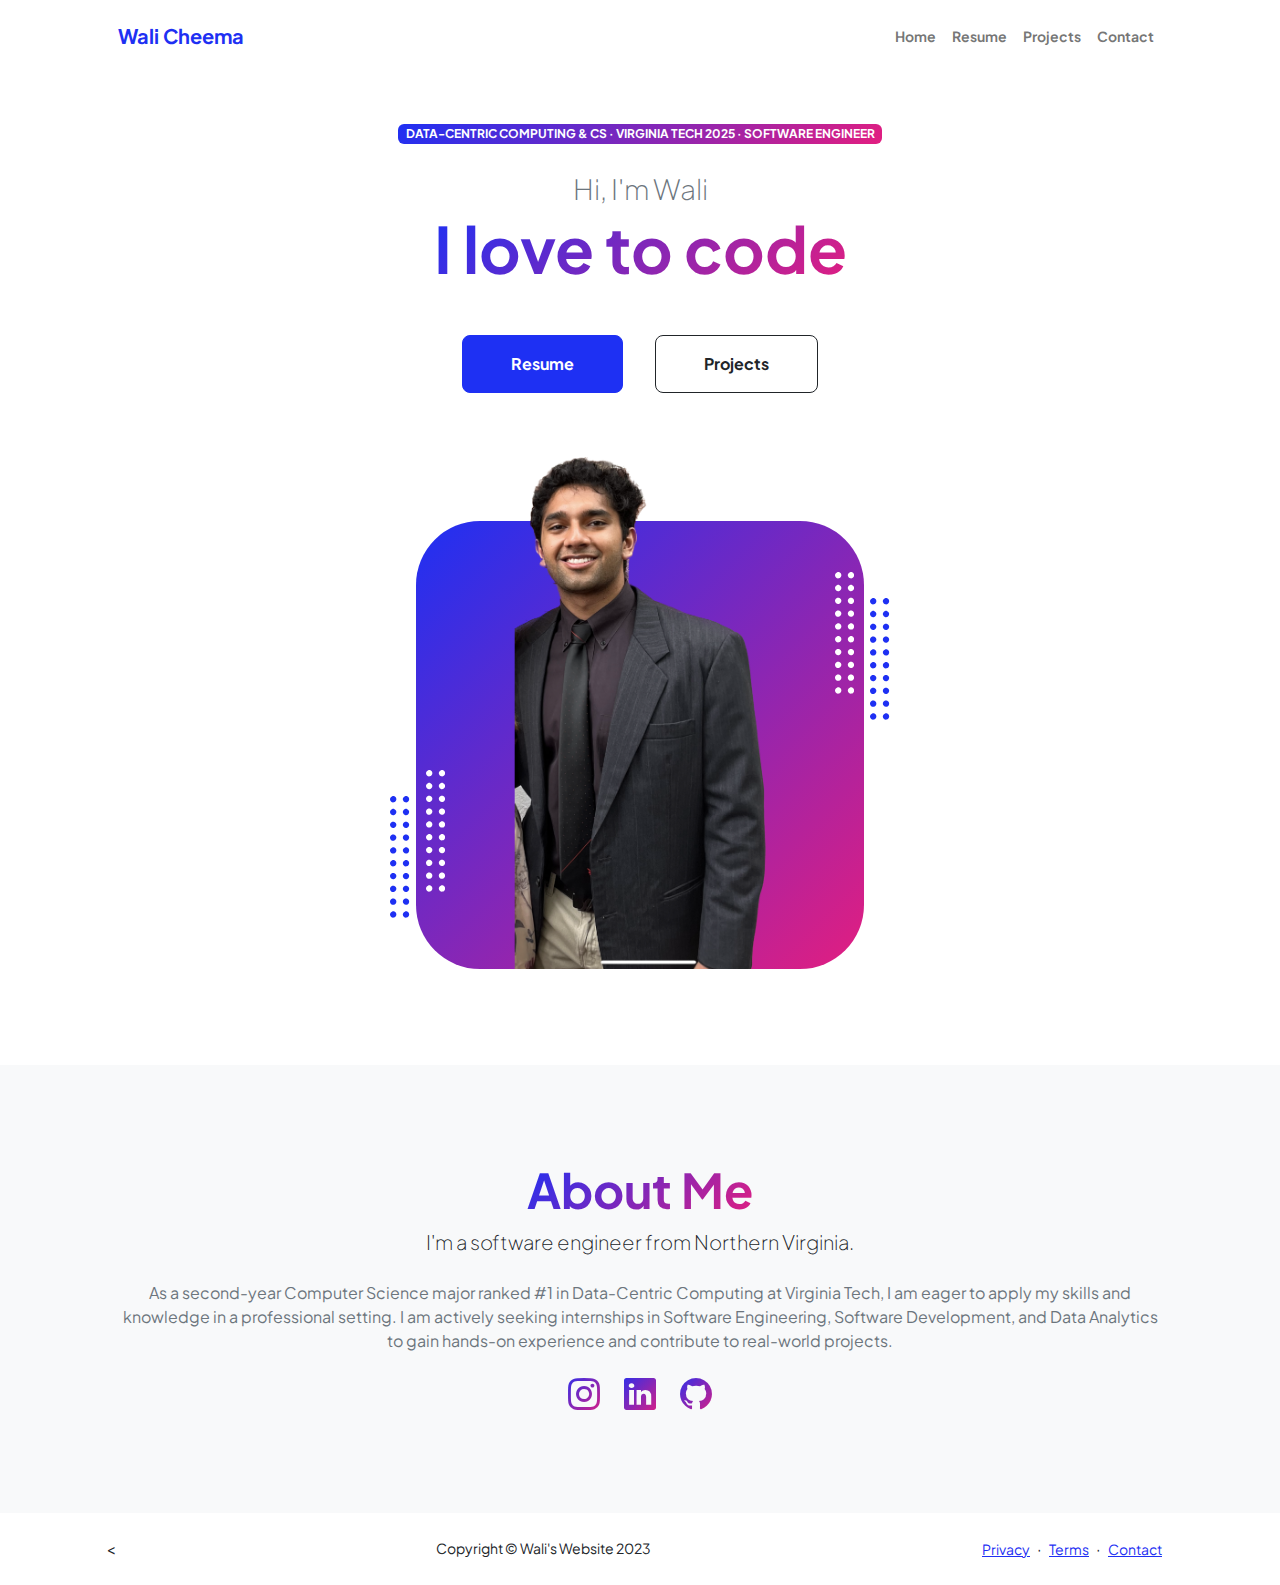
==== index.html @ 0c79e7e5 "initial commit" ====
<!DOCTYPE html>
<html lang="en">
    <head>
        <meta charset="utf-8" />
        <meta name="viewport" content="width=device-width, initial-scale=1, shrink-to-fit=no" />
        <meta name="description" content="" />
        <meta name="author" content="" />
        <title>Wali Cheema's Portfolio</title>
        <!-- Favicon-->
        <link rel="icon" type="image/x-icon" href="assets/favicon.ico" />
        <!-- Custom Google font-->
        <link rel="preconnect" href="https://fonts.googleapis.com" />
        <link rel="preconnect" href="https://fonts.gstatic.com" crossorigin />
        <link href="https://fonts.googleapis.com/css2?family=Plus+Jakarta+Sans:wght@100;200;300;400;500;600;700;800;900&amp;display=swap" rel="stylesheet" />
        <!-- Bootstrap icons-->
        <link href="https://cdn.jsdelivr.net/npm/bootstrap-icons@1.8.1/font/bootstrap-icons.css" rel="stylesheet" />
        <!-- Core theme CSS (includes Bootstrap)-->
        <link href="css/styles.css" rel="stylesheet" />
    </head>
    <body class="d-flex flex-column h-100">
        <main class="flex-shrink-0">
            <!-- Navigation-->
            <nav class="navbar navbar-expand-lg navbar-light bg-white py-3">
                <div class="container px-5">
                    <a class="navbar-brand" href="index.html"><span class="fw-bolder text-primary">Wali Cheema</span></a>
                    <button class="navbar-toggler" type="button" data-bs-toggle="collapse" data-bs-target="#navbarSupportedContent" aria-controls="navbarSupportedContent" aria-expanded="false" aria-label="Toggle navigation"><span class="navbar-toggler-icon"></span></button>
                    <div class="collapse navbar-collapse" id="navbarSupportedContent">
                        <ul class="navbar-nav ms-auto mb-2 mb-lg-0 small fw-bolder">
                            <li class="nav-item"><a class="nav-link" href="index.html">Home</a></li>
                            <li class="nav-item"><a class="nav-link" href="resume.html">Resume</a></li>
                            <li class="nav-item"><a class="nav-link" href="projects.html">Projects</a></li>
                            <li class="nav-item"><a class="nav-link" href="contact.html">Contact</a></li>
                        </ul>
                    </div>
                </div>
            </nav>
            <!-- Header-->
            <header class="py-5">
                <div class="container px-5 pb-5">
                    <div class="row gx-5 align-items-center">
                        <div class="col-xxl-5">
                            <!-- Header text content-->
                            <div class="text-center text-xxl-start">
                                <div class="badge bg-gradient-primary-to-secondary text-white mb-4"><div class="text-uppercase">Data-Centric Computing & CS &middot; Virginia Tech 2025 &middot; Software Engineer</div></div>
                                <div class="fs-3 fw-light text-muted">Hi, I'm Wali</div>
                                <h1 class="display-3 fw-bolder mb-5"><span class="text-gradient d-inline">I love to code</span></h1>
                                <div class="d-grid gap-3 d-sm-flex justify-content-sm-center justify-content-xxl-start mb-3">
                                    <a class="btn btn-primary btn-lg px-5 py-3 me-sm-3 fs-6 fw-bolder" href="resume.html">Resume</a>
                                    <a class="btn btn-outline-dark btn-lg px-5 py-3 fs-6 fw-bolder" href="projects.html">Projects</a>
                                </div>
                            </div>
                        </div>
                        <div class="col-xxl-7">
                            <!-- Header profile picture-->
                            <div class="d-flex justify-content-center mt-5 mt-xxl-0">
                                <div class="profile bg-gradient-primary-to-secondary">
                                    <!-- TIP: For best results, use a photo with a transparent background like the demo example below-->
                                    <!-- Watch a tutorial on how to do this on YouTube (link)-->
                                    <img class="profile-img" src="assets/profile.png" alt="..." />
                                    <div class="dots-1">
                                        <!-- SVG Dots-->
                                        <svg version="1.1" xmlns="http://www.w3.org/2000/svg" xmlns:xlink="http://www.w3.org/1999/xlink" x="0px" y="0px" viewBox="0 0 191.6 1215.4" style="enable-background: new 0 0 191.6 1215.4" xml:space="preserve">
                                            <g transform="translate(0.000000,1280.000000) scale(0.100000,-0.100000)">
                                                <path d="M227.7,12788.6c-105-35-200-141-222-248c-43-206,163-412,369-369c155,32,275,190,260,339c-11,105-90,213-190,262        C383.7,12801.6,289.7,12808.6,227.7,12788.6z"></path>
                                                <path d="M1507.7,12788.6c-151-50-253-216-222-362c25-119,136-230,254-255c194-41,395,142,375,339c-11,105-90,213-190,262        C1663.7,12801.6,1569.7,12808.6,1507.7,12788.6z"></path>
                                                <path d="M227.7,11508.6c-105-35-200-141-222-248c-43-206,163-412,369-369c155,32,275,190,260,339c-11,105-90,213-190,262        C383.7,11521.6,289.7,11528.6,227.7,11508.6z"></path>
                                                <path d="M1507.7,11508.6c-151-50-253-216-222-362c25-119,136-230,254-255c194-41,395,142,375,339c-11,105-90,213-190,262        C1663.7,11521.6,1569.7,11528.6,1507.7,11508.6z"></path>
                                                <path d="M227.7,10228.6c-105-35-200-141-222-248c-43-206,163-412,369-369c155,32,275,190,260,339c-11,105-90,213-190,262        C383.7,10241.6,289.7,10248.6,227.7,10228.6z"></path>
                                                <path d="M1507.7,10228.6c-105-35-200-141-222-248c-43-206,163-412,369-369c155,32,275,190,260,339c-11,105-90,213-190,262        C1663.7,10241.6,1569.7,10248.6,1507.7,10228.6z"></path>
                                                <path d="M227.7,8948.6c-105-35-200-141-222-248c-43-206,163-412,369-369c155,32,275,190,260,339c-11,105-90,213-190,262        C383.7,8961.6,289.7,8968.6,227.7,8948.6z"></path>
                                                <path d="M1507.7,8948.6c-105-35-200-141-222-248c-43-206,163-412,369-369c155,32,275,190,260,339c-11,105-90,213-190,262        C1663.7,8961.6,1569.7,8968.6,1507.7,8948.6z"></path>
                                                <path d="M227.7,7668.6c-105-35-200-141-222-248c-43-206,163-412,369-369c155,32,275,190,260,339c-11,105-90,213-190,262        C383.7,7681.6,289.7,7688.6,227.7,7668.6z"></path>
                                                <path d="M1507.7,7668.6c-105-35-200-141-222-248c-43-206,163-412,369-369c155,32,275,190,260,339c-11,105-90,213-190,262        C1663.7,7681.6,1569.7,7688.6,1507.7,7668.6z"></path>
                                                <path d="M227.7,6388.6c-105-35-200-141-222-248c-43-206,163-412,369-369c155,32,275,190,260,339c-11,105-90,213-190,262        C383.7,6401.6,289.7,6408.6,227.7,6388.6z"></path>
                                                <path d="M1507.7,6388.6c-105-35-200-141-222-248c-43-206,163-412,369-369c155,32,275,190,260,339c-11,105-90,213-190,262        C1663.7,6401.6,1569.7,6408.6,1507.7,6388.6z"></path>
                                                <path d="M227.7,5108.6c-105-35-200-141-222-248c-43-206,163-412,369-369c155,32,275,190,260,339c-11,105-90,213-190,262        C383.7,5121.6,289.7,5128.6,227.7,5108.6z"></path>
                                                <path d="M1507.7,5108.6c-105-35-200-141-222-248c-43-206,163-412,369-369c155,32,275,190,260,339c-11,105-90,213-190,262        C1663.7,5121.6,1569.7,5128.6,1507.7,5108.6z"></path>
                                                <path d="M227.7,3828.6c-105-35-200-141-222-248c-43-206,163-412,369-369c155,32,275,190,260,339c-11,105-90,213-190,262        C383.7,3841.6,289.7,3848.6,227.7,3828.6z"></path>
                                                <path d="M1507.7,3828.6c-105-35-200-141-222-248c-43-206,163-412,369-369c155,32,275,190,260,339c-11,105-90,213-190,262        C1663.7,3841.6,1569.7,3848.6,1507.7,3828.6z"></path>
                                                <path d="M227.7,2548.6c-105-35-200-141-222-248c-43-206,163-412,369-369c155,32,275,190,260,339c-11,105-90,213-190,262        C383.7,2561.6,289.7,2568.6,227.7,2548.6z"></path>
                                                <path d="M1507.7,2548.6c-105-35-200-141-222-248c-43-206,163-412,369-369c155,32,275,190,260,339c-11,105-90,213-190,262        C1663.7,2561.6,1569.7,2568.6,1507.7,2548.6z"></path>
                                                <path d="M227.7,1268.6c-105-35-200-141-222-248c-43-206,163-412,369-369c155,32,275,190,260,339c-11,105-90,213-190,262        C383.7,1281.6,289.7,1288.6,227.7,1268.6z"></path>
                                                <path d="M1507.7,1268.6c-105-35-200-141-222-248c-43-206,163-412,369-369c155,32,275,190,260,339c-11,105-90,213-190,262        C1663.7,1281.6,1569.7,1288.6,1507.7,1268.6z"></path>
                                            </g>
                                        </svg>
                                        <!-- END of SVG dots-->
                                    </div>
                                    <div class="dots-2">
                                        <!-- SVG Dots-->
                                        <svg version="1.1" xmlns="http://www.w3.org/2000/svg" xmlns:xlink="http://www.w3.org/1999/xlink" x="0px" y="0px" viewBox="0 0 191.6 1215.4" style="enable-background: new 0 0 191.6 1215.4" xml:space="preserve">
                                            <g transform="translate(0.000000,1280.000000) scale(0.100000,-0.100000)">
                                                <path d="M227.7,12788.6c-105-35-200-141-222-248c-43-206,163-412,369-369c155,32,275,190,260,339c-11,105-90,213-190,262        C383.7,12801.6,289.7,12808.6,227.7,12788.6z"></path>
                                                <path d="M1507.7,12788.6c-151-50-253-216-222-362c25-119,136-230,254-255c194-41,395,142,375,339c-11,105-90,213-190,262        C1663.7,12801.6,1569.7,12808.6,1507.7,12788.6z"></path>
                                                <path d="M227.7,11508.6c-105-35-200-141-222-248c-43-206,163-412,369-369c155,32,275,190,260,339c-11,105-90,213-190,262        C383.7,11521.6,289.7,11528.6,227.7,11508.6z"></path>
                                                <path d="M1507.7,11508.6c-151-50-253-216-222-362c25-119,136-230,254-255c194-41,395,142,375,339c-11,105-90,213-190,262        C1663.7,11521.6,1569.7,11528.6,1507.7,11508.6z"></path>
                                                <path d="M227.7,10228.6c-105-35-200-141-222-248c-43-206,163-412,369-369c155,32,275,190,260,339c-11,105-90,213-190,262        C383.7,10241.6,289.7,10248.6,227.7,10228.6z"></path>
                                                <path d="M1507.7,10228.6c-105-35-200-141-222-248c-43-206,163-412,369-369c155,32,275,190,260,339c-11,105-90,213-190,262        C1663.7,10241.6,1569.7,10248.6,1507.7,10228.6z"></path>
                                                <path d="M227.7,8948.6c-105-35-200-141-222-248c-43-206,163-412,369-369c155,32,275,190,260,339c-11,105-90,213-190,262        C383.7,8961.6,289.7,8968.6,227.7,8948.6z"></path>
                                                <path d="M1507.7,8948.6c-105-35-200-141-222-248c-43-206,163-412,369-369c155,32,275,190,260,339c-11,105-90,213-190,262        C1663.7,8961.6,1569.7,8968.6,1507.7,8948.6z"></path>
                                                <path d="M227.7,7668.6c-105-35-200-141-222-248c-43-206,163-412,369-369c155,32,275,190,260,339c-11,105-90,213-190,262        C383.7,7681.6,289.7,7688.6,227.7,7668.6z"></path>
                                                <path d="M1507.7,7668.6c-105-35-200-141-222-248c-43-206,163-412,369-369c155,32,275,190,260,339c-11,105-90,213-190,262        C1663.7,7681.6,1569.7,7688.6,1507.7,7668.6z"></path>
                                                <path d="M227.7,6388.6c-105-35-200-141-222-248c-43-206,163-412,369-369c155,32,275,190,260,339c-11,105-90,213-190,262        C383.7,6401.6,289.7,6408.6,227.7,6388.6z"></path>
                                                <path d="M1507.7,6388.6c-105-35-200-141-222-248c-43-206,163-412,369-369c155,32,275,190,260,339c-11,105-90,213-190,262        C1663.7,6401.6,1569.7,6408.6,1507.7,6388.6z"></path>
                                                <path d="M227.7,5108.6c-105-35-200-141-222-248c-43-206,163-412,369-369c155,32,275,190,260,339c-11,105-90,213-190,262        C383.7,5121.6,289.7,5128.6,227.7,5108.6z"></path>
                                                <path d="M1507.7,5108.6c-105-35-200-141-222-248c-43-206,163-412,369-369c155,32,275,190,260,339c-11,105-90,213-190,262        C1663.7,5121.6,1569.7,5128.6,1507.7,5108.6z"></path>
                                                <path d="M227.7,3828.6c-105-35-200-141-222-248c-43-206,163-412,369-369c155,32,275,190,260,339c-11,105-90,213-190,262        C383.7,3841.6,289.7,3848.6,227.7,3828.6z"></path>
                                                <path d="M1507.7,3828.6c-105-35-200-141-222-248c-43-206,163-412,369-369c155,32,275,190,260,339c-11,105-90,213-190,262        C1663.7,3841.6,1569.7,3848.6,1507.7,3828.6z"></path>
                                                <path d="M227.7,2548.6c-105-35-200-141-222-248c-43-206,163-412,369-369c155,32,275,190,260,339c-11,105-90,213-190,262        C383.7,2561.6,289.7,2568.6,227.7,2548.6z"></path>
                                                <path d="M1507.7,2548.6c-105-35-200-141-222-248c-43-206,163-412,369-369c155,32,275,190,260,339c-11,105-90,213-190,262        C1663.7,2561.6,1569.7,2568.6,1507.7,2548.6z"></path>
                                                <path d="M227.7,1268.6c-105-35-200-141-222-248c-43-206,163-412,369-369c155,32,275,190,260,339c-11,105-90,213-190,262        C383.7,1281.6,289.7,1288.6,227.7,1268.6z"></path>
                                                <path d="M1507.7,1268.6c-105-35-200-141-222-248c-43-206,163-412,369-369c155,32,275,190,260,339c-11,105-90,213-190,262        C1663.7,1281.6,1569.7,1288.6,1507.7,1268.6z"></path>
                                            </g>
                                        </svg>
                                        <!-- END of SVG dots-->
                                    </div>
                                    <div class="dots-3">
                                        <!-- SVG Dots-->
                                        <svg version="1.1" xmlns="http://www.w3.org/2000/svg" xmlns:xlink="http://www.w3.org/1999/xlink" x="0px" y="0px" viewBox="0 0 191.6 1215.4" style="enable-background: new 0 0 191.6 1215.4" xml:space="preserve">
                                            <g transform="translate(0.000000,1280.000000) scale(0.100000,-0.100000)">
                                                <path d="M227.7,12788.6c-105-35-200-141-222-248c-43-206,163-412,369-369c155,32,275,190,260,339c-11,105-90,213-190,262        C383.7,12801.6,289.7,12808.6,227.7,12788.6z"></path>
                                                <path d="M1507.7,12788.6c-151-50-253-216-222-362c25-119,136-230,254-255c194-41,395,142,375,339c-11,105-90,213-190,262        C1663.7,12801.6,1569.7,12808.6,1507.7,12788.6z"></path>
                                                <path d="M227.7,11508.6c-105-35-200-141-222-248c-43-206,163-412,369-369c155,32,275,190,260,339c-11,105-90,213-190,262        C383.7,11521.6,289.7,11528.6,227.7,11508.6z"></path>
                                                <path d="M1507.7,11508.6c-151-50-253-216-222-362c25-119,136-230,254-255c194-41,395,142,375,339c-11,105-90,213-190,262        C1663.7,11521.6,1569.7,11528.6,1507.7,11508.6z"></path>
                                                <path d="M227.7,10228.6c-105-35-200-141-222-248c-43-206,163-412,369-369c155,32,275,190,260,339c-11,105-90,213-190,262        C383.7,10241.6,289.7,10248.6,227.7,10228.6z"></path>
                                                <path d="M1507.7,10228.6c-105-35-200-141-222-248c-43-206,163-412,369-369c155,32,275,190,260,339c-11,105-90,213-190,262        C1663.7,10241.6,1569.7,10248.6,1507.7,10228.6z"></path>
                                                <path d="M227.7,8948.6c-105-35-200-141-222-248c-43-206,163-412,369-369c155,32,275,190,260,339c-11,105-90,213-190,262        C383.7,8961.6,289.7,8968.6,227.7,8948.6z"></path>
                                                <path d="M1507.7,8948.6c-105-35-200-141-222-248c-43-206,163-412,369-369c155,32,275,190,260,339c-11,105-90,213-190,262        C1663.7,8961.6,1569.7,8968.6,1507.7,8948.6z"></path>
                                                <path d="M227.7,7668.6c-105-35-200-141-222-248c-43-206,163-412,369-369c155,32,275,190,260,339c-11,105-90,213-190,262        C383.7,7681.6,289.7,7688.6,227.7,7668.6z"></path>
                                                <path d="M1507.7,7668.6c-105-35-200-141-222-248c-43-206,163-412,369-369c155,32,275,190,260,339c-11,105-90,213-190,262        C1663.7,7681.6,1569.7,7688.6,1507.7,7668.6z"></path>
                                                <path d="M227.7,6388.6c-105-35-200-141-222-248c-43-206,163-412,369-369c155,32,275,190,260,339c-11,105-90,213-190,262        C383.7,6401.6,289.7,6408.6,227.7,6388.6z"></path>
                                                <path d="M1507.7,6388.6c-105-35-200-141-222-248c-43-206,163-412,369-369c155,32,275,190,260,339c-11,105-90,213-190,262        C1663.7,6401.6,1569.7,6408.6,1507.7,6388.6z"></path>
                                                <path d="M227.7,5108.6c-105-35-200-141-222-248c-43-206,163-412,369-369c155,32,275,190,260,339c-11,105-90,213-190,262        C383.7,5121.6,289.7,5128.6,227.7,5108.6z"></path>
                                                <path d="M1507.7,5108.6c-105-35-200-141-222-248c-43-206,163-412,369-369c155,32,275,190,260,339c-11,105-90,213-190,262        C1663.7,5121.6,1569.7,5128.6,1507.7,5108.6z"></path>
                                                <path d="M227.7,3828.6c-105-35-200-141-222-248c-43-206,163-412,369-369c155,32,275,190,260,339c-11,105-90,213-190,262        C383.7,3841.6,289.7,3848.6,227.7,3828.6z"></path>
                                                <path d="M1507.7,3828.6c-105-35-200-141-222-248c-43-206,163-412,369-369c155,32,275,190,260,339c-11,105-90,213-190,262        C1663.7,3841.6,1569.7,3848.6,1507.7,3828.6z"></path>
                                                <path d="M227.7,2548.6c-105-35-200-141-222-248c-43-206,163-412,369-369c155,32,275,190,260,339c-11,105-90,213-190,262        C383.7,2561.6,289.7,2568.6,227.7,2548.6z"></path>
                                                <path d="M1507.7,2548.6c-105-35-200-141-222-248c-43-206,163-412,369-369c155,32,275,190,260,339c-11,105-90,213-190,262        C1663.7,2561.6,1569.7,2568.6,1507.7,2548.6z"></path>
                                                <path d="M227.7,1268.6c-105-35-200-141-222-248c-43-206,163-412,369-369c155,32,275,190,260,339c-11,105-90,213-190,262        C383.7,1281.6,289.7,1288.6,227.7,1268.6z"></path>
                                                <path d="M1507.7,1268.6c-105-35-200-141-222-248c-43-206,163-412,369-369c155,32,275,190,260,339c-11,105-90,213-190,262        C1663.7,1281.6,1569.7,1288.6,1507.7,1268.6z"></path>
                                            </g>
                                        </svg>
                                        <!-- END of SVG dots-->
                                    </div>
                                    <div class="dots-4">
                                        <!-- SVG Dots-->
                                        <svg version="1.1" xmlns="http://www.w3.org/2000/svg" xmlns:xlink="http://www.w3.org/1999/xlink" x="0px" y="0px" viewBox="0 0 191.6 1215.4" style="enable-background: new 0 0 191.6 1215.4" xml:space="preserve">
                                            <g transform="translate(0.000000,1280.000000) scale(0.100000,-0.100000)">
                                                <path d="M227.7,12788.6c-105-35-200-141-222-248c-43-206,163-412,369-369c155,32,275,190,260,339c-11,105-90,213-190,262        C383.7,12801.6,289.7,12808.6,227.7,12788.6z"></path>
                                                <path d="M1507.7,12788.6c-151-50-253-216-222-362c25-119,136-230,254-255c194-41,395,142,375,339c-11,105-90,213-190,262        C1663.7,12801.6,1569.7,12808.6,1507.7,12788.6z"></path>
                                                <path d="M227.7,11508.6c-105-35-200-141-222-248c-43-206,163-412,369-369c155,32,275,190,260,339c-11,105-90,213-190,262        C383.7,11521.6,289.7,11528.6,227.7,11508.6z"></path>
                                                <path d="M1507.7,11508.6c-151-50-253-216-222-362c25-119,136-230,254-255c194-41,395,142,375,339c-11,105-90,213-190,262        C1663.7,11521.6,1569.7,11528.6,1507.7,11508.6z"></path>
                                                <path d="M227.7,10228.6c-105-35-200-141-222-248c-43-206,163-412,369-369c155,32,275,190,260,339c-11,105-90,213-190,262        C383.7,10241.6,289.7,10248.6,227.7,10228.6z"></path>
                                                <path d="M1507.7,10228.6c-105-35-200-141-222-248c-43-206,163-412,369-369c155,32,275,190,260,339c-11,105-90,213-190,262        C1663.7,10241.6,1569.7,10248.6,1507.7,10228.6z"></path>
                                                <path d="M227.7,8948.6c-105-35-200-141-222-248c-43-206,163-412,369-369c155,32,275,190,260,339c-11,105-90,213-190,262        C383.7,8961.6,289.7,8968.6,227.7,8948.6z"></path>
                                                <path d="M1507.7,8948.6c-105-35-200-141-222-248c-43-206,163-412,369-369c155,32,275,190,260,339c-11,105-90,213-190,262        C1663.7,8961.6,1569.7,8968.6,1507.7,8948.6z"></path>
                                                <path d="M227.7,7668.6c-105-35-200-141-222-248c-43-206,163-412,369-369c155,32,275,190,260,339c-11,105-90,213-190,262        C383.7,7681.6,289.7,7688.6,227.7,7668.6z"></path>
                                                <path d="M1507.7,7668.6c-105-35-200-141-222-248c-43-206,163-412,369-369c155,32,275,190,260,339c-11,105-90,213-190,262        C1663.7,7681.6,1569.7,7688.6,1507.7,7668.6z"></path>
                                                <path d="M227.7,6388.6c-105-35-200-141-222-248c-43-206,163-412,369-369c155,32,275,190,260,339c-11,105-90,213-190,262        C383.7,6401.6,289.7,6408.6,227.7,6388.6z"></path>
                                                <path d="M1507.7,6388.6c-105-35-200-141-222-248c-43-206,163-412,369-369c155,32,275,190,260,339c-11,105-90,213-190,262        C1663.7,6401.6,1569.7,6408.6,1507.7,6388.6z"></path>
                                                <path d="M227.7,5108.6c-105-35-200-141-222-248c-43-206,163-412,369-369c155,32,275,190,260,339c-11,105-90,213-190,262        C383.7,5121.6,289.7,5128.6,227.7,5108.6z"></path>
                                                <path d="M1507.7,5108.6c-105-35-200-141-222-248c-43-206,163-412,369-369c155,32,275,190,260,339c-11,105-90,213-190,262        C1663.7,5121.6,1569.7,5128.6,1507.7,5108.6z"></path>
                                                <path d="M227.7,3828.6c-105-35-200-141-222-248c-43-206,163-412,369-369c155,32,275,190,260,339c-11,105-90,213-190,262        C383.7,3841.6,289.7,3848.6,227.7,3828.6z"></path>
                                                <path d="M1507.7,3828.6c-105-35-200-141-222-248c-43-206,163-412,369-369c155,32,275,190,260,339c-11,105-90,213-190,262        C1663.7,3841.6,1569.7,3848.6,1507.7,3828.6z"></path>
                                                <path d="M227.7,2548.6c-105-35-200-141-222-248c-43-206,163-412,369-369c155,32,275,190,260,339c-11,105-90,213-190,262        C383.7,2561.6,289.7,2568.6,227.7,2548.6z"></path>
                                                <path d="M1507.7,2548.6c-105-35-200-141-222-248c-43-206,163-412,369-369c155,32,275,190,260,339c-11,105-90,213-190,262        C1663.7,2561.6,1569.7,2568.6,1507.7,2548.6z"></path>
                                                <path d="M227.7,1268.6c-105-35-200-141-222-248c-43-206,163-412,369-369c155,32,275,190,260,339c-11,105-90,213-190,262        C383.7,1281.6,289.7,1288.6,227.7,1268.6z"></path>
                                                <path d="M1507.7,1268.6c-105-35-200-141-222-248c-43-206,163-412,369-369c155,32,275,190,260,339c-11,105-90,213-190,262        C1663.7,1281.6,1569.7,1288.6,1507.7,1268.6z"></path>
                                            </g>
                                        </svg>
                                        <!-- END of SVG dots-->
                                    </div>
                                </div>
                            </div>
                        </div>
                    </div>
                </div>
            </header>
            <!-- About Section-->
            <section class="bg-light py-5">
                <div class="container px-5">
                    <div class="row gx-5 justify-content-center">
                        <div class="col-xxl-8">
                            <div class="text-center my-5">
                                <h2 class="display-5 fw-bolder"><span class="text-gradient d-inline">About Me</span></h2>
                                <p class="lead fw-light mb-4">I'm a software engineer from Northern Virginia.</p>
                                <p class="text-muted">As a second-year Computer Science major ranked #1 in Data-Centric Computing at Virginia Tech, I am eager to apply my skills and knowledge in a professional setting. I am actively seeking internships in Software Engineering, Software Development, and Data Analytics to gain hands-on experience and contribute to real-world projects. </p>
                                <div class="d-flex justify-content-center fs-2 gap-4">
                                    <a class="text-gradient" href="#!"><i class="bi bi-instagram"></i></a>
                                    <a class="text-gradient" href="https://www.linkedin.com/in/walicheema/"><i class="bi bi-linkedin"></i></a>
                                    <a class="text-gradient" href="https://github.com/walicheema"><i class="bi bi-github"></i></a>
                                </div>
                            </div>
                        </div>
                    </div>
                </div>
            </section>
        </main>
        <!-- Footer-->
        <footer class="bg-white py-4 mt-auto">
            <div class="container px-5">
                <div class="row align-items-center justify-content-between flex-column flex-sm-row">
                    <<div class="col-auto"><div class="small m-0">Copyright &copy; Wali's Website 2023</div></div>
                    <div class="col-auto">
                        <a class="small" href="#!">Privacy</a>
                        <span class="mx-1">&middot;</span>
                        <a class="small" href="#!">Terms</a>
                        <span class="mx-1">&middot;</span>
                        <a class="small" href="#!">Contact</a>
                    </div>
                </div>
            </div>
        </footer>
        <!-- Bootstrap core JS-->
        <script src="https://cdn.jsdelivr.net/npm/bootstrap@5.2.3/dist/js/bootstrap.bundle.min.js"></script>
        <!-- Core theme JS-->
        <script src="js/scripts.js"></script>
    </body>
</html>
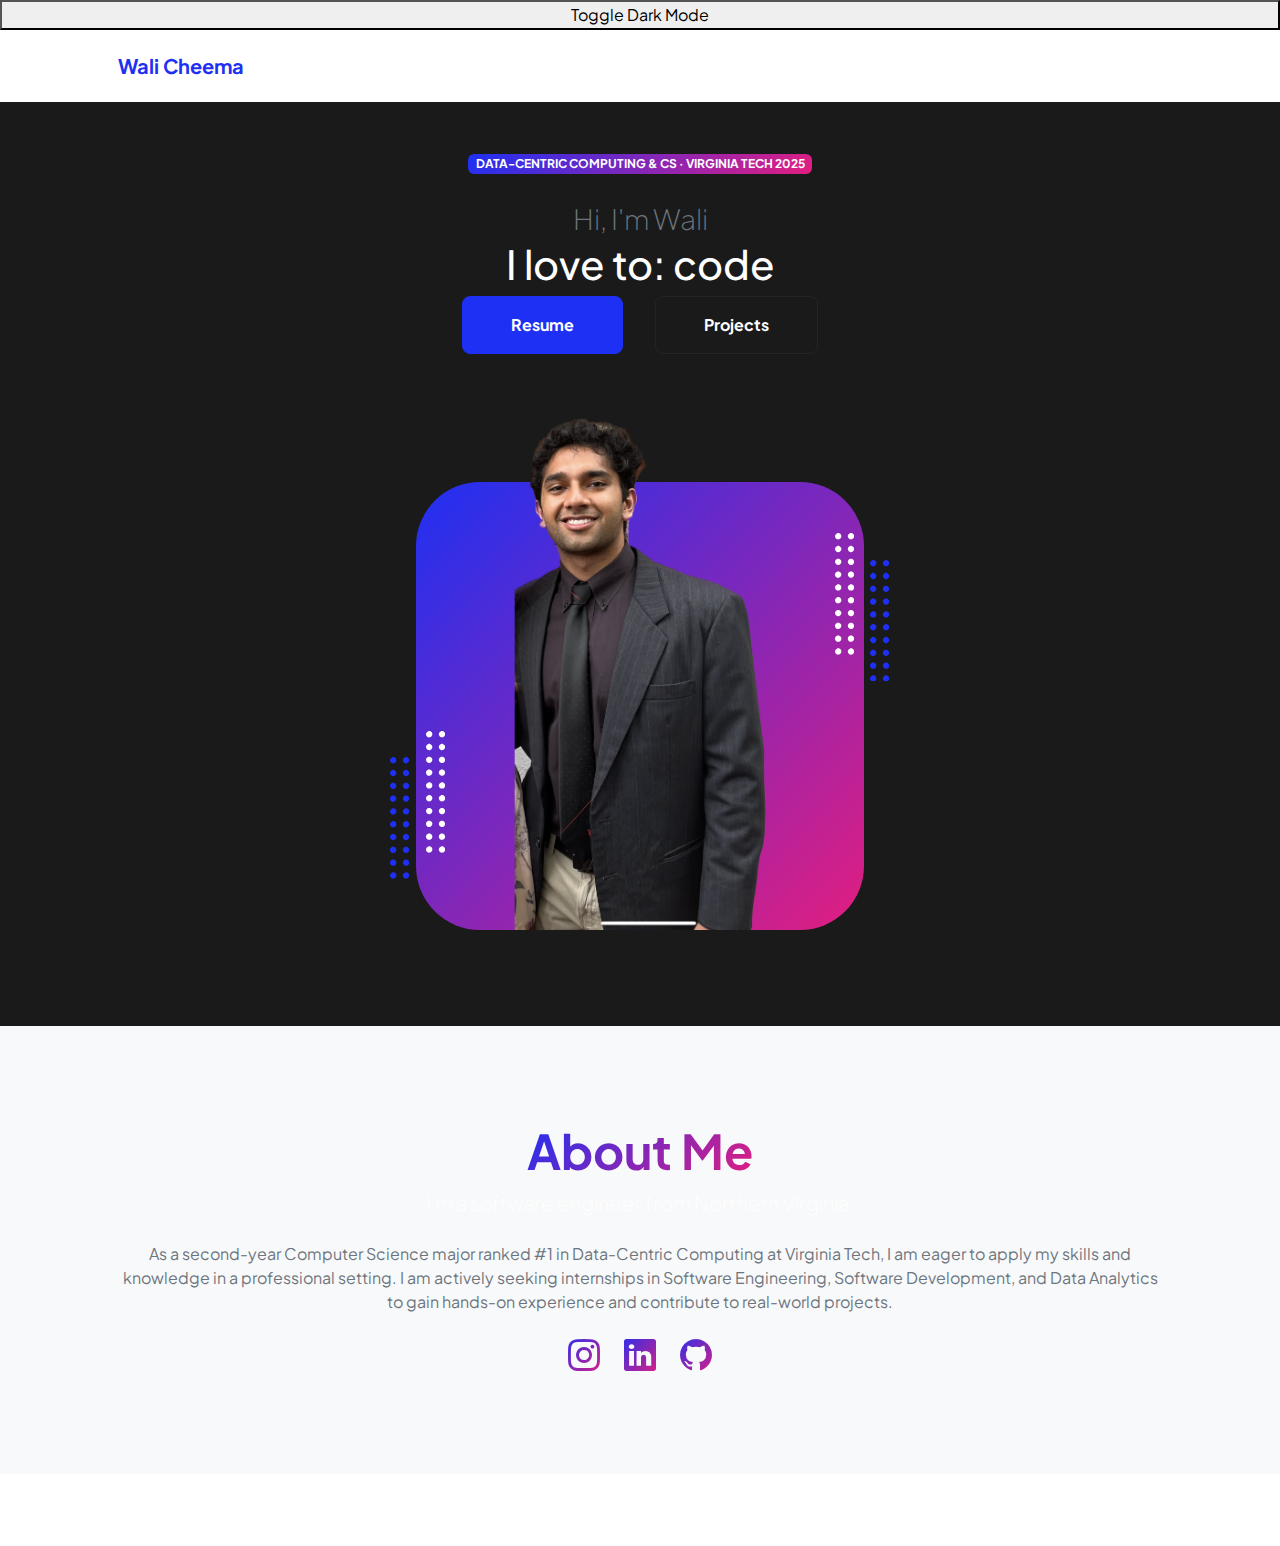
==== commit df1ca67c: "extra javascript" ====
--- a/index.html
+++ b/index.html
@@ -16,8 +16,17 @@
         <link href="https://cdn.jsdelivr.net/npm/bootstrap-icons@1.8.1/font/bootstrap-icons.css" rel="stylesheet" />
         <!-- Core theme CSS (includes Bootstrap)-->
         <link href="css/styles.css" rel="stylesheet" />
+        <title>Switching Phrases</title>
     </head>
-    <body class="d-flex flex-column h-100">
+
+    <button id="darkModeToggle" onclick="toggleDarkMode()">Toggle Dark Mode</button>
+        <script>
+        function toggleDarkMode() {
+            var body = document.body;
+            body.classList.toggle("dark-mode");
+        }
+        </script>
+    <body class="d-flex flex-column h-100 dark-mode ">
         <main class="flex-shrink-0">
             <!-- Navigation-->
             <nav class="navbar navbar-expand-lg navbar-light bg-white py-3">
@@ -41,9 +50,22 @@
                         <div class="col-xxl-5">
                             <!-- Header text content-->
                             <div class="text-center text-xxl-start">
-                                <div class="badge bg-gradient-primary-to-secondary text-white mb-4"><div class="text-uppercase">Data-Centric Computing & CS &middot; Virginia Tech 2025 &middot; Software Engineer</div></div>
+                                <div class="badge bg-gradient-primary-to-secondary text-white mb-4"><div class="text-uppercase">Data-Centric Computing & CS &middot; Virginia Tech 2025</div></div>
                                 <div class="fs-3 fw-light text-muted">Hi, I'm Wali</div>
-                                <h1 class="display-3 fw-bolder mb-5"><span class="text-gradient d-inline">I love to code</span></h1>
+                                <h1><span id="prefix">I love to: </span><span id="phrase" class="switching-text">code</span></h1>
+                                <script>
+                                    var phrases = ["code", "read", "lift", "explore", "create", "learn", "solve problems", "listen to music"];
+                                    var phraseIndex = 0;
+                                    var prefixElement = document.getElementById('prefix');
+                                    var phraseElement = document.getElementById('phrase');
+
+                                    function switchPhrase() {
+                                        phraseElement.innerText = phrases[phraseIndex];
+                                        phraseIndex = (phraseIndex + 1) % phrases.length;
+                                    }
+
+                                    setInterval(switchPhrase, 2000); // Switch phrases every 6 seconds
+                                </script>
                                 <div class="d-grid gap-3 d-sm-flex justify-content-sm-center justify-content-xxl-start mb-3">
                                     <a class="btn btn-primary btn-lg px-5 py-3 me-sm-3 fs-6 fw-bolder" href="resume.html">Resume</a>
                                     <a class="btn btn-outline-dark btn-lg px-5 py-3 fs-6 fw-bolder" href="projects.html">Projects</a>
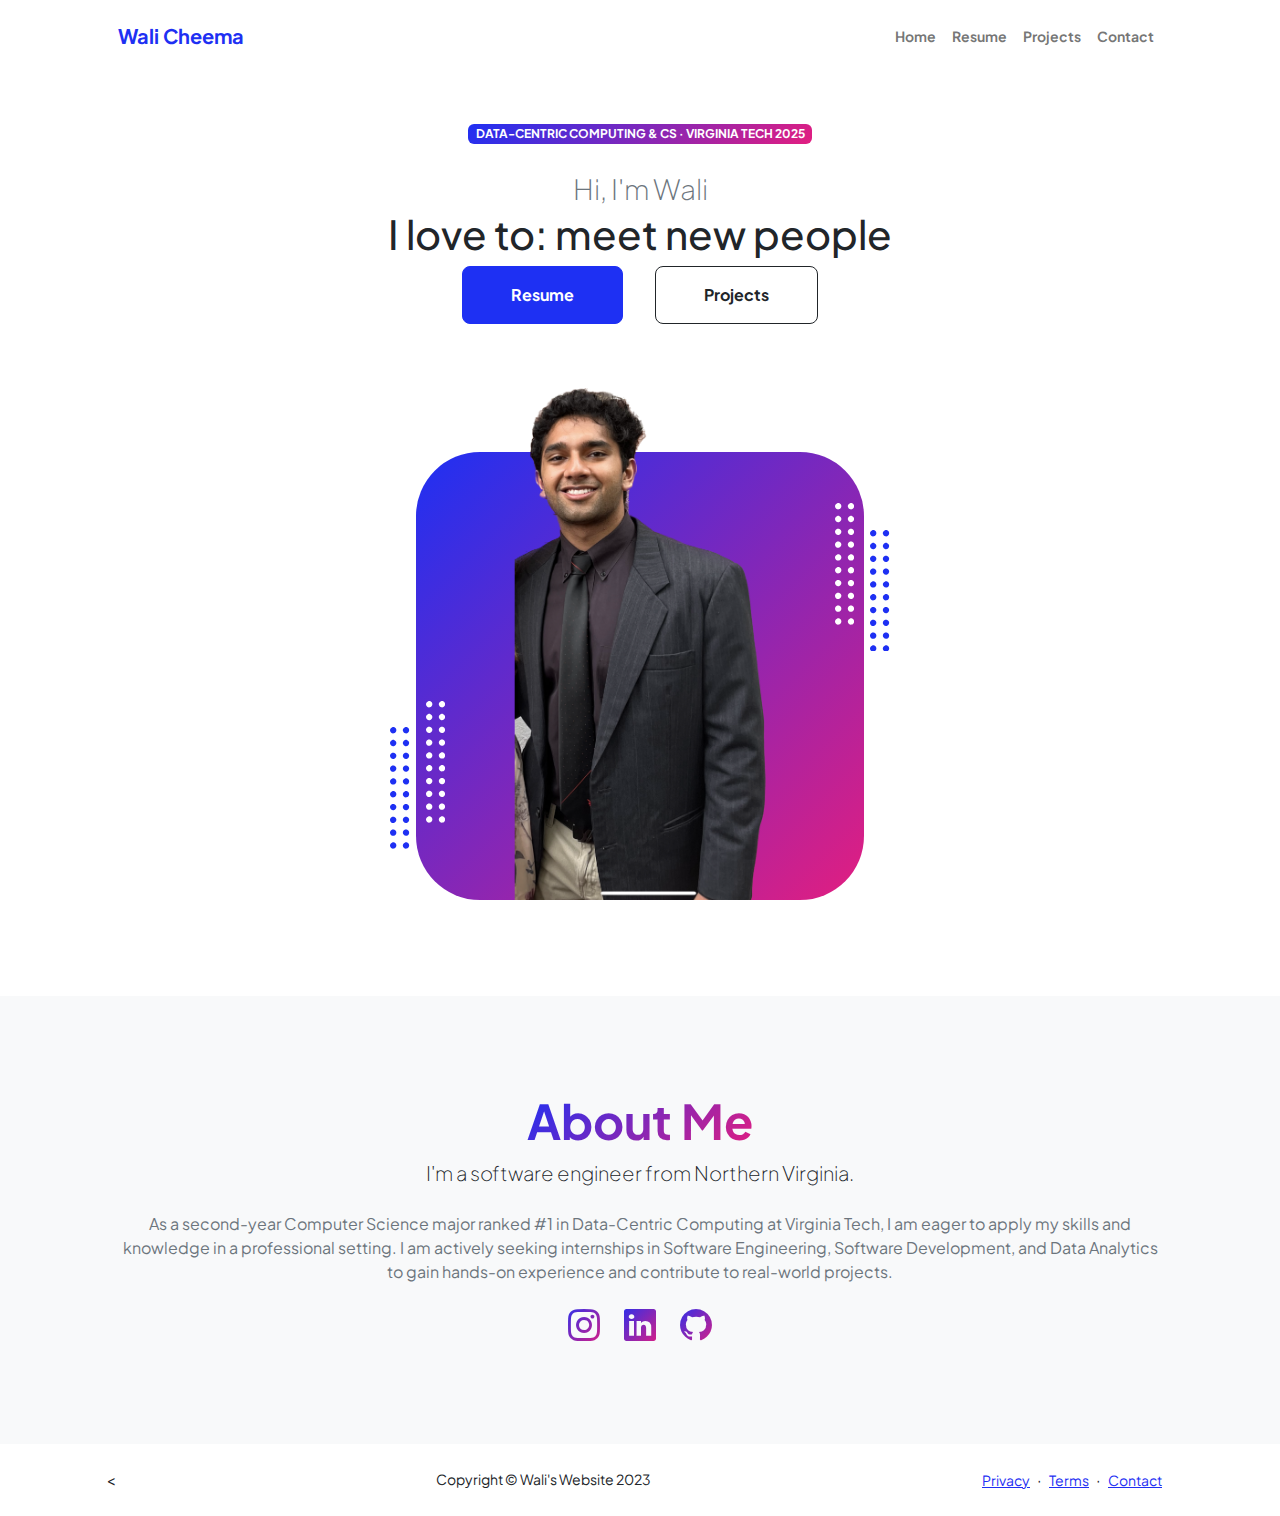
==== commit 81360729: "fixing javascript" ====
--- a/index.html
+++ b/index.html
@@ -19,14 +19,7 @@
         <title>Switching Phrases</title>
     </head>
 
-    <button id="darkModeToggle" onclick="toggleDarkMode()">Toggle Dark Mode</button>
-        <script>
-        function toggleDarkMode() {
-            var body = document.body;
-            body.classList.toggle("dark-mode");
-        }
-        </script>
-    <body class="d-flex flex-column h-100 dark-mode ">
+    <body class="d-flex flex-column h-100 ">
         <main class="flex-shrink-0">
             <!-- Navigation-->
             <nav class="navbar navbar-expand-lg navbar-light bg-white py-3">
@@ -52,19 +45,56 @@
                             <div class="text-center text-xxl-start">
                                 <div class="badge bg-gradient-primary-to-secondary text-white mb-4"><div class="text-uppercase">Data-Centric Computing & CS &middot; Virginia Tech 2025</div></div>
                                 <div class="fs-3 fw-light text-muted">Hi, I'm Wali</div>
-                                <h1><span id="prefix">I love to: </span><span id="phrase" class="switching-text">code</span></h1>
+                                <h1><span id="prefix">I love to: </span><span id="phrase" class=""></span></h1>
                                 <script>
-                                    var phrases = ["code", "read", "lift", "explore", "create", "learn", "solve problems", "listen to music"];
-                                    var phraseIndex = 0;
+                                    var phrases = [
+                                                    "code",
+                                                    "read",
+                                                    "lift",
+                                                    "explore",
+                                                    "create",
+                                                    "learn",
+                                                    "solve problems",
+                                                    "listen to music",
+                                                    "play video games",
+                                                    "cook",
+                                                    "meet new people",
+                                                    "travel",
+                                                    "meditate",
+                                                    "play sports",
+                                                    "volunteer",
+                                                    "study",
+                                                    "watch movies",
+                                                    "design"
+                                                    ];
+                                    var usedIndices = [];
                                     var prefixElement = document.getElementById('prefix');
                                     var phraseElement = document.getElementById('phrase');
+                                
+                                    function getRandomIndex() {
+                                        var unusedIndices = phrases.map((_, index) => index).filter(index => !usedIndices.includes(index));
+                                        if (unusedIndices.length === 0) {
+                                          // Reset usedIndices if all phrases have been used
+                                          usedIndices = [];
+                                          return getRandomIndex();
+                                        }
+                                        return unusedIndices[Math.floor(Math.random() * unusedIndices.length)];
+                                      }
+                                    
+                                      function switchPhrase() {
+                                        var phraseIndex = getRandomIndex();
+                                        usedIndices.push(phraseIndex);
+                                        var newPhrase = phrases[phraseIndex];
+                                    
+                                        //phraseElement.classList.remove('fade');
+                                        void phraseElement.offsetWidth; // Trigger reflow to restart the transition
+                                        //phraseElement.classList.add('fade');
+                                        phraseElement.textContent = newPhrase;
+                                      }
 
-                                    function switchPhrase() {
-                                        phraseElement.innerText = phrases[phraseIndex];
-                                        phraseIndex = (phraseIndex + 1) % phrases.length;
-                                    }
-
-                                    setInterval(switchPhrase, 2000); // Switch phrases every 6 seconds
+                                    switchPhrase(); // Initial switch to set the first phrase
+                                
+                                    setInterval(switchPhrase, 4000).fadeIn(); // Switch phrases every 4 seconds
                                 </script>
                                 <div class="d-grid gap-3 d-sm-flex justify-content-sm-center justify-content-xxl-start mb-3">
                                     <a class="btn btn-primary btn-lg px-5 py-3 me-sm-3 fs-6 fw-bolder" href="resume.html">Resume</a>
